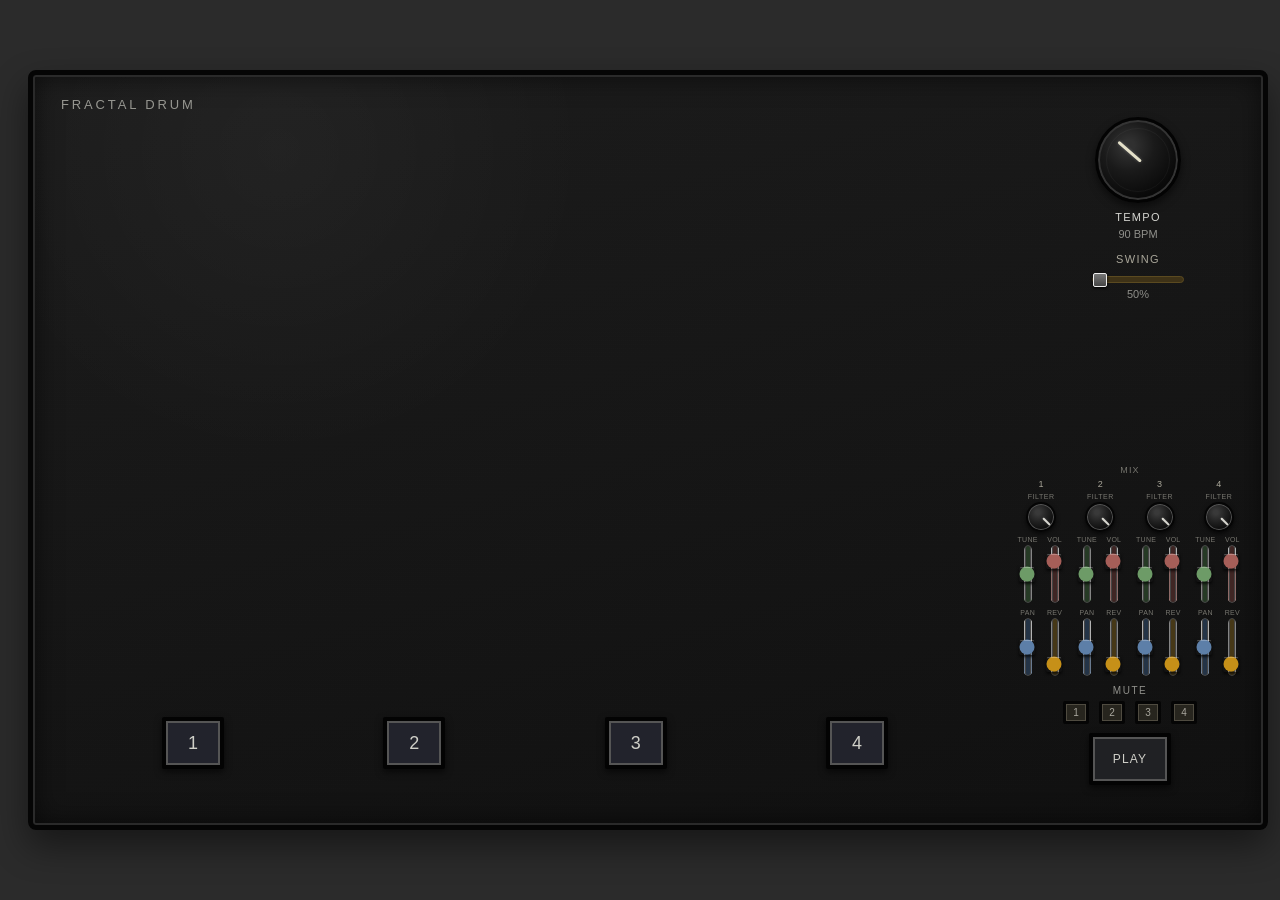
==== _old/index.html @ 8ba20c0e "new sounds and more functions" ====
<!doctype html>
<html lang="en">
<head>
  <meta charset="utf-8" />
  <meta name="viewport" content="width=device-width, initial-scale=1" />
  <title>PFD Prototype V0.7</title>
  <link rel="stylesheet" href="style.css" />
</head>
<body>
  <main class="machine-shell">
    <section class="machine" aria-label="Fractal drum prototype">
      <div class="brand">FRACTAL DRUM</div>

      <div class="tempo-block">
        <div class="knob" id="tempoKnob" role="slider" aria-label="Tempo" aria-valuemin="20" aria-valuemax="240" aria-valuenow="90">
          <span></span>
        </div>
        <label for="tempo">TEMPO</label>
        <input id="tempo" type="range" min="20" max="240" value="90" tabindex="-1" />
        <output id="tempoValue">90 BPM</output>
        <div class="swing-block">
          <label for="swing">SWING</label>
          <input id="swing" type="range" min="50" max="75" value="50" />
          <output id="swingValue">50%</output>
        </div>
      </div>

      <div id="trees"></div>

      <div class="track-row" id="trackRow">
        <button class="track-button" data-track="0" type="button" aria-pressed="false">1</button>
        <button class="track-button" data-track="1" type="button" aria-pressed="false">2</button>
        <button class="track-button" data-track="2" type="button" aria-pressed="false">3</button>
        <button class="track-button" data-track="3" type="button" aria-pressed="false">4</button>
      </div>

      <div class="utility-column">
        <div class="mixer" aria-label="Four channel mixer">
          <div class="mixer-row-label">MIX</div>
          <div class="channels">
            <div class="channel" data-track="0">
              <div class="channel-num">1</div>
              <label class="filter-label">FILTER<div class="filter-knob" role="slider" aria-label="Track 1 low pass filter" aria-valuemin="200" aria-valuemax="20000" aria-valuenow="20000"><span></span></div><input class="filter" type="range" min="0" max="100" value="100" tabindex="-1"></label>
              <div class="fader-grid">
                <label class="tune-label">TUNE<input class="mix-slider tune" type="range" min="-24" max="24" value="0" orient="vertical"></label>
                <label class="volume-label">VOL<input class="mix-slider volume" type="range" min="0" max="120" value="100" orient="vertical"></label>
                <label class="pan-label">PAN<input class="mix-slider pan" type="range" min="-100" max="100" value="0" orient="vertical"></label>
                <label class="reverb-label">REV<input class="mix-slider reverb" type="range" min="0" max="100" value="8" orient="vertical"></label>
              </div>
            </div>
            <div class="channel" data-track="1">
              <div class="channel-num">2</div>
              <label class="filter-label">FILTER<div class="filter-knob" role="slider" aria-label="Track 2 low pass filter" aria-valuemin="200" aria-valuemax="20000" aria-valuenow="20000"><span></span></div><input class="filter" type="range" min="0" max="100" value="100" tabindex="-1"></label>
              <div class="fader-grid">
                <label class="tune-label">TUNE<input class="mix-slider tune" type="range" min="-24" max="24" value="0" orient="vertical"></label>
                <label class="volume-label">VOL<input class="mix-slider volume" type="range" min="0" max="120" value="100" orient="vertical"></label>
                <label class="pan-label">PAN<input class="mix-slider pan" type="range" min="-100" max="100" value="0" orient="vertical"></label>
                <label class="reverb-label">REV<input class="mix-slider reverb" type="range" min="0" max="100" value="8" orient="vertical"></label>
              </div>
            </div>
            <div class="channel" data-track="2">
              <div class="channel-num">3</div>
              <label class="filter-label">FILTER<div class="filter-knob" role="slider" aria-label="Track 3 low pass filter" aria-valuemin="200" aria-valuemax="20000" aria-valuenow="20000"><span></span></div><input class="filter" type="range" min="0" max="100" value="100" tabindex="-1"></label>
              <div class="fader-grid">
                <label class="tune-label">TUNE<input class="mix-slider tune" type="range" min="-24" max="24" value="0" orient="vertical"></label>
                <label class="volume-label">VOL<input class="mix-slider volume" type="range" min="0" max="120" value="100" orient="vertical"></label>
                <label class="pan-label">PAN<input class="mix-slider pan" type="range" min="-100" max="100" value="0" orient="vertical"></label>
                <label class="reverb-label">REV<input class="mix-slider reverb" type="range" min="0" max="100" value="8" orient="vertical"></label>
              </div>
            </div>
            <div class="channel" data-track="3">
              <div class="channel-num">4</div>
              <label class="filter-label">FILTER<div class="filter-knob" role="slider" aria-label="Track 4 low pass filter" aria-valuemin="200" aria-valuemax="20000" aria-valuenow="20000"><span></span></div><input class="filter" type="range" min="0" max="100" value="100" tabindex="-1"></label>
              <div class="fader-grid">
                <label class="tune-label">TUNE<input class="mix-slider tune" type="range" min="-24" max="24" value="0" orient="vertical"></label>
                <label class="volume-label">VOL<input class="mix-slider volume" type="range" min="0" max="120" value="100" orient="vertical"></label>
                <label class="pan-label">PAN<input class="mix-slider pan" type="range" min="-100" max="100" value="0" orient="vertical"></label>
                <label class="reverb-label">REV<input class="mix-slider reverb" type="range" min="0" max="100" value="8" orient="vertical"></label>
              </div>
            </div>
          </div>
        </div>
        <div class="mute-block">
          <div class="utility-label">MUTE</div>
          <div class="mute-row">
            <button class="mute-button" data-track="0" type="button" aria-pressed="false">1</button>
            <button class="mute-button" data-track="1" type="button" aria-pressed="false">2</button>
            <button class="mute-button" data-track="2" type="button" aria-pressed="false">3</button>
            <button class="mute-button" data-track="3" type="button" aria-pressed="false">4</button>
          </div>
        </div>
        <button id="transport" class="transport-button" type="button" aria-pressed="false">PLAY</button>
      </div>
    </section>
  </main>

  <script src="program.js"></script>
</body>
</html>
---- _old/style.css ----
:root {
  --panel: #151515;
  --panel2: #1c1c1c;
  --edge: #050505;
  --ink: #d6d6d1;
  --dim: #6d6d68;
  --line: #45433a;
  --track: #3f46b8;
  --track-hi: #7b7ff0;
  --step: #c69018;
  --step-hi: #f2c84b;
}

* { box-sizing: border-box; }

body {
  margin: 0;
  min-height: 100vh;
  display: grid;
  place-items: center;
  background: #2b2b2b;
  font-family: Arial, Helvetica, sans-serif;
  color: var(--ink);
}

.machine-shell { padding: 28px; }

.machine {
  position: relative;
  width: min(1240px, 97vw);
  height: min(760px, 88vh);
  min-height: 620px;
  overflow: hidden;
  border: 5px solid var(--edge);
  border-radius: 8px;
  background:
    radial-gradient(circle at 20% 10%, rgba(255,255,255,.035), transparent 26%),
    linear-gradient(165deg, var(--panel2), var(--panel) 58%, #101010);
  box-shadow:
    inset 0 0 0 2px #2a2a2a,
    inset 0 0 28px rgba(0,0,0,.65),
    0 16px 35px rgba(0,0,0,.45);
}

.machine::after {
  content: "";
  position: absolute;
  inset: 0;
  pointer-events: none;
  opacity: .14;
  background-image: repeating-linear-gradient(0deg, rgba(255,255,255,.015) 0 1px, transparent 1px 4px);
}

.brand {
  position: absolute;
  top: 22px;
  left: 28px;
  font-size: 13px;
  letter-spacing: .22em;
  color: #969690;
}

.tempo-block {
  position: absolute;
  top: 42px;
  right: 54px;
  width: 142px;
  text-align: center;
  z-index: 8;
  user-select: none;
}

.tempo-block label {
  display: block;
  margin-top: 8px;
  font-size: 11px;
  letter-spacing: .12em;
}

.tempo-block output {
  display: block;
  margin-top: 5px;
  font-size: 11px;
  color: #8f8f8a;
}

#tempo {
  position: absolute;
  width: 1px;
  height: 1px;
  opacity: 0;
  pointer-events: none;
}

.knob {
  position: relative;
  width: 86px;
  height: 86px;
  margin: auto;
  border-radius: 50%;
  background: radial-gradient(circle at 38% 32%, #303030 0 8%, #1a1a1a 35%, #090909 72%);
  border: 3px solid #030303;
  box-shadow: inset 0 0 0 2px #343434, 0 4px 8px rgba(0,0,0,.55);
  cursor: ns-resize;
}

.knob::after {
  content: "";
  position: absolute;
  inset: 8px;
  border-radius: 50%;
  border: 1px solid rgba(255,255,255,.04);
  pointer-events: none;
}

.knob span {
  position: absolute;
  width: 30px;
  height: 3px;
  left: 43px;
  top: 40px;
  transform-origin: 0 50%;
  background: #e4e0c8;
  border-radius: 2px;
  box-shadow: 0 0 3px rgba(255,255,255,.25);
  pointer-events: none;
}

.tree-area {
  position: absolute;
  bottom: 116px;
  width: 200px;
  height: 430px;
  opacity: 0;
  visibility: hidden;
  transform: translateY(10px);
  transition: opacity .20s ease, transform .26s ease, visibility 0s linear .26s;
  z-index: 3;
}

.tree-area.visible {
  opacity: 1;
  visibility: visible;
  transform: translateY(0);
  transition-delay: 0s;
}

.branches,
.nodes {
  position: absolute;
  inset: 0;
  width: 100%;
  height: 100%;
}

.branch {
  stroke: var(--line);
  stroke-width: 2;
  vector-effect: non-scaling-stroke;
  opacity: .72;
}

.branch-pulse {
  stroke: var(--step-hi);
  stroke-width: 4;
  stroke-linecap: round;
  vector-effect: non-scaling-stroke;
  opacity: 0;
  pointer-events: none;
  filter: drop-shadow(0 0 4px rgba(242,200,75,.95));
}

.node {
  position: absolute;
  width: 20px;
  height: 20px;
  transform: translate(-50%, -50%);
  border: 3px solid #050505;
  border-radius: 2px;
  background: #26241d;
  box-shadow: inset 0 0 0 2px #555146, 0 2px 4px rgba(0,0,0,.55);
  cursor: pointer;
}

.node:hover {
  box-shadow: inset 0 0 0 2px #6d6756, 0 2px 4px rgba(0,0,0,.55);
}

.node.active {
  background: var(--step);
  box-shadow: inset 0 0 0 2px var(--step-hi), 0 0 10px rgba(198,144,24,.55), 0 2px 4px rgba(0,0,0,.55);
}

.node.playhead {
  box-shadow: inset 0 0 0 2px #fff0a5, 0 0 16px rgba(242,200,75,.95), 0 2px 4px rgba(0,0,0,.55);
}

.node.playhead:not(.active) { background: #57491e; }

.track-row {
  position: absolute;
  left: 4%;
  right: 24%;
  bottom: 38px;
  display: grid;
  grid-template-columns: repeat(4, 1fr);
  z-index: 6;
}

.track-button {
  width: 62px;
  height: 52px;
  justify-self: center;
  border: 4px solid #030303;
  border-radius: 2px;
  background: #22232c;
  color: #cfcfc8;
  font-size: 18px;
  box-shadow: inset 0 0 0 2px #555, 0 3px 7px rgba(0,0,0,.6);
  cursor: pointer;
}

.track-button.tree-open {
  background: var(--track);
  color: white;
  box-shadow: inset 0 0 0 2px var(--track-hi), 0 0 13px rgba(82,88,205,.6), 0 3px 7px rgba(0,0,0,.6);
}

.track-button.has-pattern:not(.tree-open) {
  background: #292b55;
  color: #dddfff;
  box-shadow: inset 0 0 0 2px #565b9e, 0 3px 7px rgba(0,0,0,.6);
}

.track-button.tempo-flash:not(.tree-open) {
  background: var(--track-hi);
  color: white;
  box-shadow: inset 0 0 0 2px #aaaaff, 0 0 18px rgba(123,127,240,.95), 0 3px 7px rgba(0,0,0,.6);
}

.utility-column {
  position: absolute;
  right: 50px;
  bottom: 38px;
  width: 150px;
  z-index: 7;
  display: flex;
  flex-direction: column;
  align-items: center;
  gap: 14px;
}

.mute-block { text-align: center; }

.utility-label {
  margin-bottom: 5px;
  font-size: 10px;
  letter-spacing: .15em;
  color: #8f8f8a;
}

.mute-row { display: flex; gap: 5px; }

.mute-button {
  width: 26px;
  height: 23px;
  padding: 0;
  border: 3px solid #050505;
  border-radius: 2px;
  background: #27251e;
  color: #a9a79e;
  font-size: 10px;
  box-shadow: inset 0 0 0 1px #4f4b40;
  cursor: pointer;
}

.mute-button[aria-pressed="true"] {
  background: var(--step);
  color: #16130b;
  box-shadow: inset 0 0 0 1px var(--step-hi), 0 0 8px rgba(198,144,24,.45);
}

.transport-button {
  width: 82px;
  height: 52px;
  border: 4px solid #030303;
  border-radius: 2px;
  background: #202124;
  color: #cfcfc8;
  font-size: 12px;
  letter-spacing: .10em;
  box-shadow: inset 0 0 0 2px #555, 0 3px 7px rgba(0,0,0,.6);
  cursor: pointer;
}

.transport-button[aria-pressed="true"] {
  background: #303238;
  color: #f2c84b;
  box-shadow: inset 0 0 0 2px #7b7460, 0 0 10px rgba(242,200,75,.20), 0 3px 7px rgba(0,0,0,.6);
}

@media (max-width: 900px) {
  .machine-shell { padding: 10px; }
  .machine { width: 98vw; min-height: 580px; }
  .track-row { left: 2%; right: 27%; }
  .tempo-block { right: 24px; transform: scale(.84); transform-origin: top right; }
  .utility-column { right: 20px; transform: scale(.88); transform-origin: bottom right; }
  .tree-area { transform-origin: bottom center; }
}

/* V0.6 controls */
.swing-block { margin-top: 13px; }
.swing-block label { margin: 0 0 4px; color:#aaa79a; }
#swing { width: 92px; accent-color: var(--step); }
#swingValue { margin-top: 1px; }

.tree-mode {
  position:absolute; left:50%; bottom:2px; transform:translateX(-50%);
  display:flex; gap:5px; align-items:center; white-space:nowrap;
  font-size:8px; letter-spacing:.09em; color:#77766f;
}
.tree-mode button {
  border:2px solid #050505; background:#27251e; color:#96938a;
  font-size:8px; padding:3px 5px; cursor:pointer; box-shadow:inset 0 0 0 1px #4f4b40;
}
.tree-mode button.active { background:var(--step); color:#17130a; box-shadow:inset 0 0 0 1px var(--step-hi),0 0 7px rgba(198,144,24,.4); }

.utility-column { width: 205px; right: 28px; gap:10px; }
.mixer { width:205px; text-align:center; }
.mixer-row-label,.mix-key { font-size:9px; letter-spacing:.13em; color:#77766f; margin-bottom:4px; }
.mix-key { margin:4px 0 0; font-size:7px; }
.channels { display:grid; grid-template-columns:repeat(4,1fr); gap:3px; }
.channel { display:grid; grid-template-columns:repeat(4,1fr); gap:1px; align-items:end; }
.channel-num { grid-column:1/-1; font-size:9px; color:#aaa79a; margin-bottom:1px; }
.channel label { display:flex; flex-direction:column; align-items:center; gap:2px; font-size:7px; color:#77766f; }
.mix-slider {
  writing-mode: vertical-lr; direction: rtl;
  width: 12px; height: 74px; padding:0; margin:0;
  accent-color: var(--step);
}
.mute-row { gap:10px; }

@media (max-width: 900px) {
  .utility-column { width:180px; }
  .mix-slider { height:60px; }
}

/* V0.7: more tactile mixer, per-tree half time, and slightly raised track row */
.track-row { bottom: 56px; }
.tree-area { bottom: 134px; }
.utility-column { bottom: 40px; width: 230px; right: 18px; gap: 9px; }
.mixer { width: 230px; }
.channels { grid-template-columns: repeat(4, 1fr); gap: 7px; align-items:end; }
.channel { display:flex; flex-direction:column; align-items:center; gap:4px; min-width:0; }
.channel-num { font-size:9px; color:#aaa79a; margin-bottom:0; }
.filter-label { display:flex; flex-direction:column; align-items:center; gap:2px; font-size:7px; letter-spacing:.08em; color:#77766f; }
.filter-label > input { position:absolute; width:1px; height:1px; opacity:0; pointer-events:none; }
.filter-knob { position:relative; width:30px; height:30px; border-radius:50%; border:2px solid #050505; background:radial-gradient(circle at 38% 32%,#393939 0 9%,#202020 42%,#0b0b0b 76%); box-shadow:inset 0 0 0 1px #555,0 2px 4px rgba(0,0,0,.65); cursor:ns-resize; }
.filter-knob span { position:absolute; width:10px; height:2px; left:15px; top:13px; transform-origin:0 50%; transform:rotate(135deg); background:#d9d8d1; border-radius:2px; box-shadow:0 0 2px rgba(255,255,255,.25); }
.fader-grid { display:grid; grid-template-columns:repeat(2, 22px); gap:6px 5px; justify-content:center; }
.fader-grid label { display:flex; flex-direction:column; align-items:center; gap:2px; font-size:7px; letter-spacing:.04em; color:#77766f; }
.mix-slider { writing-mode:vertical-lr; direction:rtl; width:20px; height:58px; padding:0; margin:0; background:transparent; }
.mix-slider.tune { accent-color:#6d9b67; }
.mix-slider.volume { accent-color:#a65e58; }
.mix-slider.pan { accent-color:#5d7fa8; }
.mix-slider.reverb { accent-color:#c69018; }

/* tactile WebKit faders */
.mix-slider::-webkit-slider-runnable-track { width:6px; border-radius:3px; background:#171717; border:1px solid #454545; }
.mix-slider.tune::-webkit-slider-runnable-track { background:#263a25; }
.mix-slider.volume::-webkit-slider-runnable-track { background:#402624; }
.mix-slider.pan::-webkit-slider-runnable-track { background:#243447; }
.mix-slider.reverb::-webkit-slider-runnable-track { background:#463817; }
.mix-slider::-webkit-slider-thumb { -webkit-appearance:none; width:18px; height:9px; margin-left:-7px; border-radius:2px; border:1px solid #eee; background:linear-gradient(#777,#454545); box-shadow:inset 0 1px rgba(255,255,255,.25),0 2px 3px rgba(0,0,0,.7); }
.mix-slider { -webkit-appearance:slider-vertical; }

/* Firefox */
.mix-slider::-moz-range-track { width:6px; border-radius:3px; background:#171717; border:1px solid #454545; }
.mix-slider.tune::-moz-range-track { background:#263a25; }
.mix-slider.volume::-moz-range-track { background:#402624; }
.mix-slider.pan::-moz-range-track { background:#243447; }
.mix-slider.reverb::-moz-range-track { background:#463817; }
.mix-slider::-moz-range-thumb { width:18px; height:9px; border-radius:2px; border:1px solid #eee; background:linear-gradient(#777,#454545); box-shadow:inset 0 1px rgba(255,255,255,.25),0 2px 3px rgba(0,0,0,.7); }

#swing { appearance:none; -webkit-appearance:none; height:7px; width:92px; border-radius:4px; background:#3e3217; border:1px solid #5b4a20; }
#swing::-webkit-slider-thumb { -webkit-appearance:none; width:14px; height:14px; border-radius:2px; border:1px solid #eee; background:linear-gradient(#777,#454545); box-shadow:0 1px 3px #000; }
#swing::-moz-range-thumb { width:14px; height:14px; border-radius:2px; border:1px solid #eee; background:linear-gradient(#777,#454545); box-shadow:0 1px 3px #000; }
#swing::-moz-range-track { height:7px; border-radius:4px; background:#3e3217; border:1px solid #5b4a20; }

.half-time { position:absolute; top:14px; left:50%; transform:translateX(-50%); width:34px; height:27px; padding:0; border:3px solid #050505; border-radius:2px; background:#27251e; color:#aaa79e; font-size:13px; box-shadow:inset 0 0 0 1px #4f4b40; cursor:pointer; z-index:4; }
.half-time[aria-pressed="true"] { background:var(--step); color:#17130a; box-shadow:inset 0 0 0 1px var(--step-hi),0 0 9px rgba(198,144,24,.5); }

@media (max-width: 900px) {
  .track-row { bottom:50px; }
  .tree-area { bottom:126px; }
  .utility-column { width:205px; right:8px; }
  .mixer { width:205px; }
  .channels { gap:4px; }
  .fader-grid { grid-template-columns:repeat(2,20px); gap:4px 3px; }
  .mix-slider { height:50px; width:18px; }
}
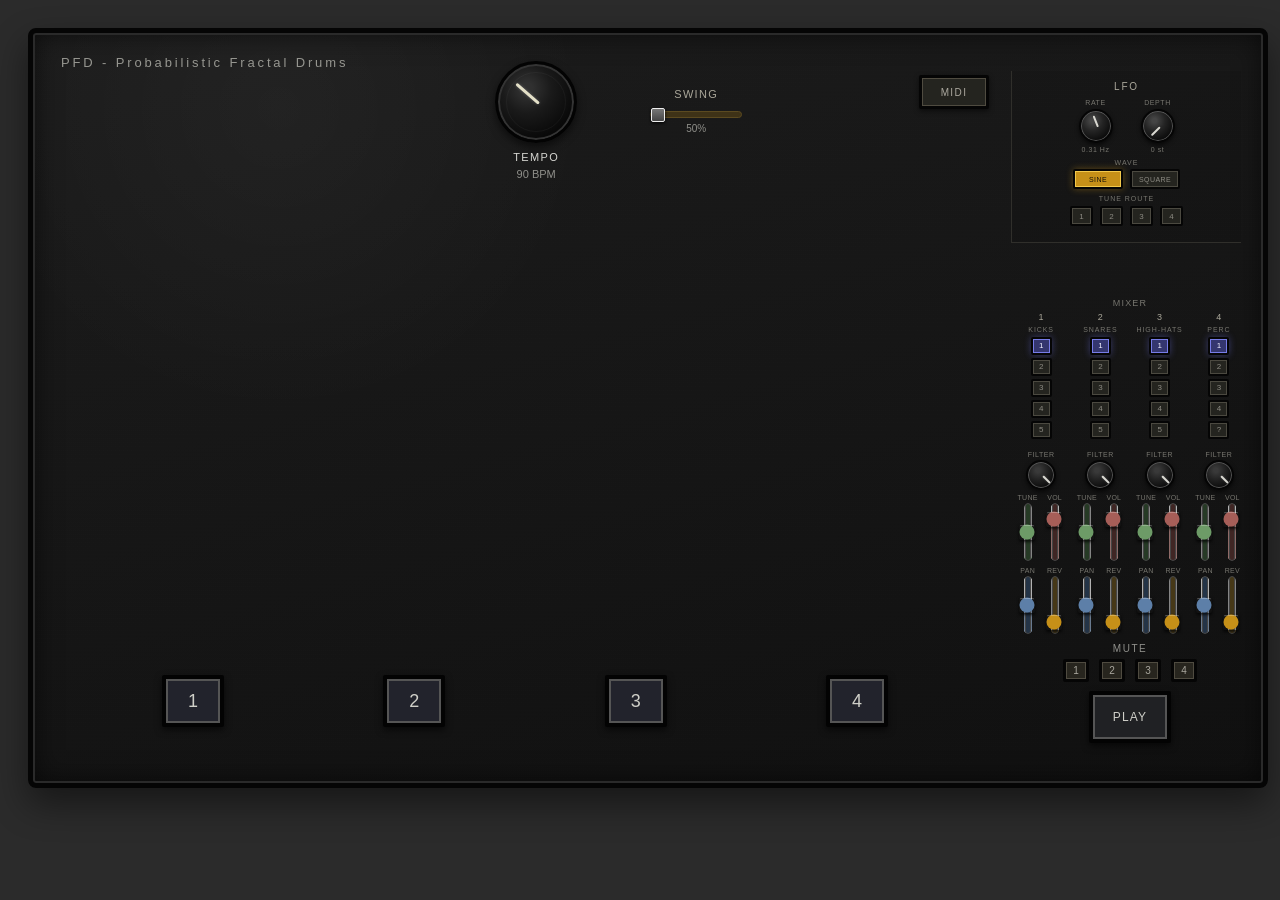
==== commit 4a1dd238: "Midi functionality test" ====
--- a/_old/index.html
+++ b/_old/index.html
@@ -3,25 +3,75 @@
 <head>
   <meta charset="utf-8" />
   <meta name="viewport" content="width=device-width, initial-scale=1" />
-  <title>PFD Prototype V0.7</title>
+  <title>PFD - Probabilistic Fractal Drums V2.0</title>
   <link rel="stylesheet" href="style.css" />
 </head>
 <body>
   <main class="machine-shell">
     <section class="machine" aria-label="Fractal drum prototype">
-      <div class="brand">FRACTAL DRUM</div>
+      <div class="brand">PFD - Probabilistic Fractal Drums</div>
 
-      <div class="tempo-block">
-        <div class="knob" id="tempoKnob" role="slider" aria-label="Tempo" aria-valuemin="20" aria-valuemax="240" aria-valuenow="90">
-          <span></span>
+      <div class="master-controls" aria-label="Master timing controls">
+        <div class="tempo-block">
+          <div class="knob" id="tempoKnob" role="slider" aria-label="Tempo" aria-valuemin="20" aria-valuemax="240" aria-valuenow="90">
+            <span></span>
+          </div>
+          <label for="tempo">TEMPO</label>
+          <input id="tempo" type="range" min="20" max="240" value="90" tabindex="-1" />
+          <output id="tempoValue">90 BPM</output>
         </div>
-        <label for="tempo">TEMPO</label>
-        <input id="tempo" type="range" min="20" max="240" value="90" tabindex="-1" />
-        <output id="tempoValue">90 BPM</output>
+
         <div class="swing-block">
           <label for="swing">SWING</label>
           <input id="swing" type="range" min="50" max="75" value="50" />
           <output id="swingValue">50%</output>
+        </div>
+      </div>
+
+      <div class="lfo-block" aria-label="Global tune LFO">
+        <div class="lfo-title">LFO</div>
+        <div class="lfo-knobs">
+          <label>
+            <span>RATE</span>
+            <div class="mini-knob" id="lfoRateKnob" role="slider" aria-label="LFO rate"><span></span></div>
+            <input id="lfoRate" type="range" min="0" max="100" value="42" tabindex="-1" />
+            <output id="lfoRateValue">0.31 Hz</output>
+          </label>
+          <label>
+            <span>DEPTH</span>
+            <div class="mini-knob" id="lfoDepthKnob" role="slider" aria-label="LFO tune depth"><span></span></div>
+            <input id="lfoDepth" type="range" min="0" max="24" value="0" tabindex="-1" />
+            <output id="lfoDepthValue">0 st</output>
+          </label>
+        </div>
+        <div class="lfo-wave-label">WAVE</div>
+        <div class="lfo-wave-row">
+          <button class="lfo-wave-button active" data-wave="sine" type="button" aria-pressed="true">SINE</button>
+          <button class="lfo-wave-button" data-wave="square" type="button" aria-pressed="false">SQUARE</button>
+        </div>
+        <div class="lfo-route-label">TUNE ROUTE</div>
+        <div class="lfo-route-row">
+          <button class="lfo-route-button" type="button" aria-pressed="false">1</button>
+          <button class="lfo-route-button" type="button" aria-pressed="false">2</button>
+          <button class="lfo-route-button" type="button" aria-pressed="false">3</button>
+          <button class="lfo-route-button" type="button" aria-pressed="false">4</button>
+        </div>
+      </div>
+
+
+      <button id="midiButton" class="midi-button" type="button" aria-haspopup="dialog" aria-expanded="false">MIDI</button>
+
+      <div id="midiOverlay" class="midi-overlay" hidden>
+        <div class="midi-panel" role="dialog" aria-modal="true" aria-labelledby="midiTitle">
+          <button id="midiClose" class="midi-close" type="button" aria-label="Close MIDI settings">×</button>
+          <div id="midiTitle" class="midi-title">MIDI CLOCK</div>
+          <label class="midi-field">
+            <span>INPUT</span>
+            <select id="midiInput"><option value="">No MIDI input</option></select>
+          </label>
+          <div class="midi-status-row"><span>STATUS</span><output id="midiStatus">OFF</output></div>
+          <div class="midi-status-row"><span>CLOCK</span><output id="midiBpm">-- BPM</output></div>
+          <div class="midi-note">TEST MODE: clock detection only. PFD still runs on its internal clock.</div>
         </div>
       </div>
 
@@ -36,10 +86,18 @@
 
       <div class="utility-column">
         <div class="mixer" aria-label="Four channel mixer">
-          <div class="mixer-row-label">MIX</div>
+          <div class="mixer-row-label">MIXER</div>
           <div class="channels">
             <div class="channel" data-track="0">
               <div class="channel-num">1</div>
+              <div class="sample-bank" aria-label="Track 1 sample selector">
+                <div class="sample-label">KICKS</div>
+                <button class="sample-button selected" data-sample="0" type="button" aria-pressed="true">1</button>
+                <button class="sample-button" data-sample="1" type="button" aria-pressed="false">2</button>
+                <button class="sample-button" data-sample="2" type="button" aria-pressed="false">3</button>
+                <button class="sample-button" data-sample="3" type="button" aria-pressed="false">4</button>
+                <button class="sample-button" data-sample="4" type="button" aria-pressed="false">5</button>
+              </div>
               <label class="filter-label">FILTER<div class="filter-knob" role="slider" aria-label="Track 1 low pass filter" aria-valuemin="200" aria-valuemax="20000" aria-valuenow="20000"><span></span></div><input class="filter" type="range" min="0" max="100" value="100" tabindex="-1"></label>
               <div class="fader-grid">
                 <label class="tune-label">TUNE<input class="mix-slider tune" type="range" min="-24" max="24" value="0" orient="vertical"></label>
@@ -50,6 +108,14 @@
             </div>
             <div class="channel" data-track="1">
               <div class="channel-num">2</div>
+              <div class="sample-bank" aria-label="Track 2 sample selector">
+                <div class="sample-label">SNARES</div>
+                <button class="sample-button selected" data-sample="0" type="button" aria-pressed="true">1</button>
+                <button class="sample-button" data-sample="1" type="button" aria-pressed="false">2</button>
+                <button class="sample-button" data-sample="2" type="button" aria-pressed="false">3</button>
+                <button class="sample-button" data-sample="3" type="button" aria-pressed="false">4</button>
+                <button class="sample-button" data-sample="4" type="button" aria-pressed="false">5</button>
+              </div>
               <label class="filter-label">FILTER<div class="filter-knob" role="slider" aria-label="Track 2 low pass filter" aria-valuemin="200" aria-valuemax="20000" aria-valuenow="20000"><span></span></div><input class="filter" type="range" min="0" max="100" value="100" tabindex="-1"></label>
               <div class="fader-grid">
                 <label class="tune-label">TUNE<input class="mix-slider tune" type="range" min="-24" max="24" value="0" orient="vertical"></label>
@@ -60,6 +126,14 @@
             </div>
             <div class="channel" data-track="2">
               <div class="channel-num">3</div>
+              <div class="sample-bank" aria-label="Track 3 sample selector">
+                <div class="sample-label">HIGH-HATS</div>
+                <button class="sample-button selected" data-sample="0" type="button" aria-pressed="true">1</button>
+                <button class="sample-button" data-sample="1" type="button" aria-pressed="false">2</button>
+                <button class="sample-button" data-sample="2" type="button" aria-pressed="false">3</button>
+                <button class="sample-button" data-sample="3" type="button" aria-pressed="false">4</button>
+                <button class="sample-button" data-sample="4" type="button" aria-pressed="false">5</button>
+              </div>
               <label class="filter-label">FILTER<div class="filter-knob" role="slider" aria-label="Track 3 low pass filter" aria-valuemin="200" aria-valuemax="20000" aria-valuenow="20000"><span></span></div><input class="filter" type="range" min="0" max="100" value="100" tabindex="-1"></label>
               <div class="fader-grid">
                 <label class="tune-label">TUNE<input class="mix-slider tune" type="range" min="-24" max="24" value="0" orient="vertical"></label>
@@ -70,6 +144,14 @@
             </div>
             <div class="channel" data-track="3">
               <div class="channel-num">4</div>
+              <div class="sample-bank" aria-label="Track 4 sample selector">
+                <div class="sample-label">PERC</div>
+                <button class="sample-button selected" data-sample="0" type="button" aria-pressed="true">1</button>
+                <button class="sample-button" data-sample="1" type="button" aria-pressed="false">2</button>
+                <button class="sample-button" data-sample="2" type="button" aria-pressed="false">3</button>
+                <button class="sample-button" data-sample="3" type="button" aria-pressed="false">4</button>
+                <button class="sample-button" data-sample="4" type="button" aria-pressed="false">?</button>
+              </div>
               <label class="filter-label">FILTER<div class="filter-knob" role="slider" aria-label="Track 4 low pass filter" aria-valuemin="200" aria-valuemax="20000" aria-valuenow="20000"><span></span></div><input class="filter" type="range" min="0" max="100" value="100" tabindex="-1"></label>
               <div class="fader-grid">
                 <label class="tune-label">TUNE<input class="mix-slider tune" type="range" min="-24" max="24" value="0" orient="vertical"></label>
--- a/_old/style.css
+++ b/_old/style.css
@@ -23,12 +23,12 @@
   color: var(--ink);
 }
 
-.machine-shell { padding: 28px; }
+.machine-shell { padding: 28px; width: max-content; }
 
 .machine {
   position: relative;
-  width: min(1240px, 97vw);
-  height: min(760px, 88vh);
+  width: 1240px;
+  height: 760px;
   min-height: 620px;
   overflow: hidden;
   border: 5px solid var(--edge);
@@ -299,14 +299,7 @@
   box-shadow: inset 0 0 0 2px #7b7460, 0 0 10px rgba(242,200,75,.20), 0 3px 7px rgba(0,0,0,.6);
 }
 
-@media (max-width: 900px) {
-  .machine-shell { padding: 10px; }
-  .machine { width: 98vw; min-height: 580px; }
-  .track-row { left: 2%; right: 27%; }
-  .tempo-block { right: 24px; transform: scale(.84); transform-origin: top right; }
-  .utility-column { right: 20px; transform: scale(.88); transform-origin: bottom right; }
-  .tree-area { transform-origin: bottom center; }
-}
+
 
 /* V0.6 controls */
 .swing-block { margin-top: 13px; }
@@ -340,10 +333,7 @@
 }
 .mute-row { gap:10px; }
 
-@media (max-width: 900px) {
-  .utility-column { width:180px; }
-  .mix-slider { height:60px; }
-}
+
 
 /* V0.7: more tactile mixer, per-tree half time, and slightly raised track row */
 .track-row { bottom: 56px; }
@@ -390,12 +380,381 @@
 .half-time { position:absolute; top:14px; left:50%; transform:translateX(-50%); width:34px; height:27px; padding:0; border:3px solid #050505; border-radius:2px; background:#27251e; color:#aaa79e; font-size:13px; box-shadow:inset 0 0 0 1px #4f4b40; cursor:pointer; z-index:4; }
 .half-time[aria-pressed="true"] { background:var(--step); color:#17130a; box-shadow:inset 0 0 0 1px var(--step-hi),0 0 9px rgba(198,144,24,.5); }
 
-@media (max-width: 900px) {
-  .track-row { bottom:50px; }
-  .tree-area { bottom:126px; }
-  .utility-column { width:205px; right:8px; }
-  .mixer { width:205px; }
-  .channels { gap:4px; }
-  .fader-grid { grid-template-columns:repeat(2,20px); gap:4px 3px; }
-  .mix-slider { height:50px; width:18px; }
-}
+
+
+/* V0.9 sample selectors */
+.sample-bank {
+  grid-column: 1 / -1;
+  display: flex;
+  flex-direction: column;
+  align-items: center;
+  gap: 3px;
+  margin: 0 0 8px;
+}
+
+.sample-label {
+  font-size: 7px;
+  letter-spacing: .13em;
+  color: #77766f;
+  margin-bottom: 1px;
+}
+
+.sample-button {
+  width: 21px;
+  height: 18px;
+  padding: 0;
+  border: 2px solid #050505;
+  border-radius: 2px;
+  background: #24241f;
+  color: #8e8c84;
+  font-size: 8px;
+  line-height: 1;
+  box-shadow: inset 0 0 0 1px #4b4940;
+  cursor: pointer;
+}
+
+.sample-button.selected {
+  background: #34366f;
+  color: #f0f0ff;
+  box-shadow: inset 0 0 0 1px #777ce8, 0 0 7px rgba(103, 108, 220, .42);
+}
+
+.sample-button.missing:not(.selected) {
+  opacity: .42;
+}
+
+.sample-button.missing.selected {
+  opacity: .72;
+}
+
+
+/* V0.10: one global tune LFO with per-track routing */
+.lfo-block {
+  margin-top: 12px;
+  padding-top: 8px;
+  border-top: 1px solid #35342f;
+}
+
+.lfo-title,
+.lfo-route-label {
+  font-size: 9px;
+  letter-spacing: .14em;
+  color: #aaa79a;
+}
+
+.lfo-knobs {
+  display: flex;
+  justify-content: center;
+  gap: 16px;
+  margin-top: 6px;
+}
+
+.lfo-knobs label {
+  display: flex;
+  flex-direction: column;
+  align-items: center;
+  gap: 3px;
+  margin: 0;
+  font-size: 7px;
+  letter-spacing: .08em;
+  color: #77766f;
+}
+
+.lfo-knobs input {
+  position: absolute;
+  width: 1px;
+  height: 1px;
+  opacity: 0;
+  pointer-events: none;
+}
+
+.lfo-knobs output {
+  margin: 0;
+  font-size: 7px;
+  color: #77766f;
+}
+
+.mini-knob {
+  position: relative;
+  width: 34px;
+  height: 34px;
+  border-radius: 50%;
+  border: 2px solid #050505;
+  background: radial-gradient(circle at 38% 32%, #444 0 8%, #242424 38%, #0b0b0b 74%);
+  box-shadow: inset 0 0 0 1px #555, 0 2px 4px rgba(0,0,0,.65);
+  cursor: ns-resize;
+}
+
+.mini-knob span {
+  position: absolute;
+  width: 12px;
+  height: 2px;
+  left: 17px;
+  top: 15px;
+  transform-origin: 0 50%;
+  transform: rotate(135deg);
+  background: #d9d8d1;
+  border-radius: 2px;
+}
+
+.lfo-route-label {
+  margin-top: 6px;
+  font-size: 7px;
+  color: #77766f;
+}
+
+.lfo-route-row {
+  display: flex;
+  justify-content: center;
+  gap: 7px;
+  margin-top: 4px;
+}
+
+.lfo-route-button {
+  width: 23px;
+  height: 20px;
+  padding: 0;
+  border: 2px solid #050505;
+  border-radius: 2px;
+  background: #24241f;
+  color: #8e8c84;
+  font-size: 8px;
+  box-shadow: inset 0 0 0 1px #4b4940;
+  cursor: pointer;
+}
+
+.lfo-route-button[aria-pressed="true"] {
+  background: #34366f;
+  color: #f0f0ff;
+  box-shadow: inset 0 0 0 1px #777ce8, 0 0 7px rgba(103,108,220,.42);
+}
+
+
+
+/* V0.11: global timing across the top; dedicated LFO bay at upper-right */
+.master-controls {
+  position: absolute;
+  top: 28px;
+  left: 34%;
+  width: 330px;
+  height: 145px;
+  z-index: 8;
+  display: flex;
+  align-items: flex-start;
+  justify-content: center;
+  gap: 42px;
+  user-select: none;
+}
+
+.master-controls .tempo-block {
+  position: relative;
+  top: 0;
+  right: auto;
+  width: 118px;
+}
+
+.master-controls .knob {
+  width: 82px;
+  height: 82px;
+}
+
+.master-controls .knob span {
+  left: 41px;
+  top: 38px;
+}
+
+.master-controls .swing-block {
+  margin-top: 27px;
+  width: 118px;
+  text-align: center;
+}
+
+.master-controls .swing-block label {
+  display: block;
+  font-size: 11px;
+  letter-spacing: .12em;
+}
+
+.master-controls .swing-block output {
+  display: block;
+  margin-top: 5px;
+  font-size: 10px;
+  color: #8f8f8a;
+}
+
+.lfo-block {
+  position: absolute;
+  top: 38px;
+  right: 22px;
+  width: 230px;
+  min-height: 172px;
+  margin: 0;
+  padding: 10px 10px 9px;
+  border-top: 0;
+  border-left: 1px solid #302f2b;
+  border-bottom: 1px solid #302f2b;
+  text-align: center;
+  z-index: 9;
+  background: rgba(12,12,12,.13);
+}
+
+.lfo-title {
+  font-size: 10px;
+  letter-spacing: .18em;
+  color: #aaa79a;
+}
+
+.lfo-knobs {
+  gap: 28px;
+  margin-top: 7px;
+}
+
+.lfo-wave-label {
+  margin-top: 6px;
+  font-size: 7px;
+  letter-spacing: .14em;
+  color: #77766f;
+}
+
+.lfo-wave-row {
+  display: flex;
+  justify-content: center;
+  gap: 7px;
+  margin-top: 3px;
+}
+
+.lfo-wave-button {
+  min-width: 50px;
+  height: 20px;
+  padding: 0 6px;
+  border: 2px solid #050505;
+  border-radius: 2px;
+  background: #24241f;
+  color: #8e8c84;
+  font-size: 7px;
+  letter-spacing: .06em;
+  box-shadow: inset 0 0 0 1px #4b4940;
+  cursor: pointer;
+}
+
+.lfo-wave-button[aria-pressed="true"],
+.lfo-wave-button.active {
+  background: var(--step);
+  color: #17130a;
+  box-shadow: inset 0 0 0 1px var(--step-hi), 0 0 7px rgba(198,144,24,.42);
+}
+
+.lfo-route-label { margin-top: 6px; }
+
+
+
+
+/* SIZE LOCK: fixed desktop panel; smaller windows scroll instead of reflowing/scaling. */
+html,body{min-width:0;overflow:auto}
+body{display:block;min-height:100vh}
+.machine-shell{width:max-content;min-width:1296px;margin:0;padding:28px}
+.machine{width:1240px;height:760px;min-width:1240px;max-width:1240px;min-height:760px;max-height:760px}
+
+
+/* V2.1 MIDI clock test layer */
+.midi-button {
+  position: absolute;
+  top: 42px;
+  right: 274px;
+  width: 70px;
+  height: 34px;
+  z-index: 12;
+  border: 3px solid #050505;
+  border-radius: 2px;
+  background: #24241f;
+  color: #aaa79e;
+  font-size: 10px;
+  letter-spacing: .14em;
+  box-shadow: inset 0 0 0 1px #4f4b40, 0 2px 5px rgba(0,0,0,.55);
+  cursor: pointer;
+}
+
+.midi-button.connected {
+  color: #e2dec5;
+  box-shadow: inset 0 0 0 1px #6f6a58, 0 2px 5px rgba(0,0,0,.55);
+}
+
+.midi-button.clock-pulse {
+  background: var(--step);
+  color: #17130a;
+  box-shadow: inset 0 0 0 1px var(--step-hi), 0 0 14px rgba(242,200,75,.80), 0 2px 5px rgba(0,0,0,.55);
+}
+
+.midi-overlay {
+  position: absolute;
+  inset: 0;
+  z-index: 40;
+  background: rgba(0,0,0,.55);
+  display: grid;
+  place-items: center;
+}
+
+.midi-overlay[hidden] { display: none; }
+
+.midi-panel {
+  position: relative;
+  width: 310px;
+  padding: 20px 22px 18px;
+  border: 4px solid #050505;
+  border-radius: 4px;
+  background: linear-gradient(165deg, #202020, #111);
+  box-shadow: inset 0 0 0 2px #353535, 0 14px 35px rgba(0,0,0,.7);
+}
+
+.midi-title {
+  margin-bottom: 18px;
+  font-size: 12px;
+  letter-spacing: .18em;
+  color: #d6d6d1;
+}
+
+.midi-close {
+  position: absolute;
+  top: 8px;
+  right: 9px;
+  width: 27px;
+  height: 25px;
+  padding: 0;
+  border: 2px solid #050505;
+  background: #292929;
+  color: #aaa79e;
+  cursor: pointer;
+}
+
+.midi-field {
+  display: grid;
+  grid-template-columns: 64px 1fr;
+  align-items: center;
+  gap: 10px;
+  margin-bottom: 14px;
+  font-size: 9px;
+  letter-spacing: .12em;
+  color: #8f8f8a;
+}
+
+.midi-field select {
+  min-width: 0;
+  padding: 6px 7px;
+  border: 2px solid #050505;
+  background: #24241f;
+  color: #d6d6d1;
+  font: inherit;
+}
+
+.midi-status-row {
+  display: grid;
+  grid-template-columns: 64px 1fr;
+  gap: 10px;
+  margin-top: 8px;
+  font-size: 9px;
+  letter-spacing: .12em;
+  color: #8f8f8a;
+}
+
+.midi-status-row output { color: #d6d6d1; }
+.midi-note { margin-top: 16px; font-size: 8px; line-height: 1.45; letter-spacing: .06em; color: #706f69; }
